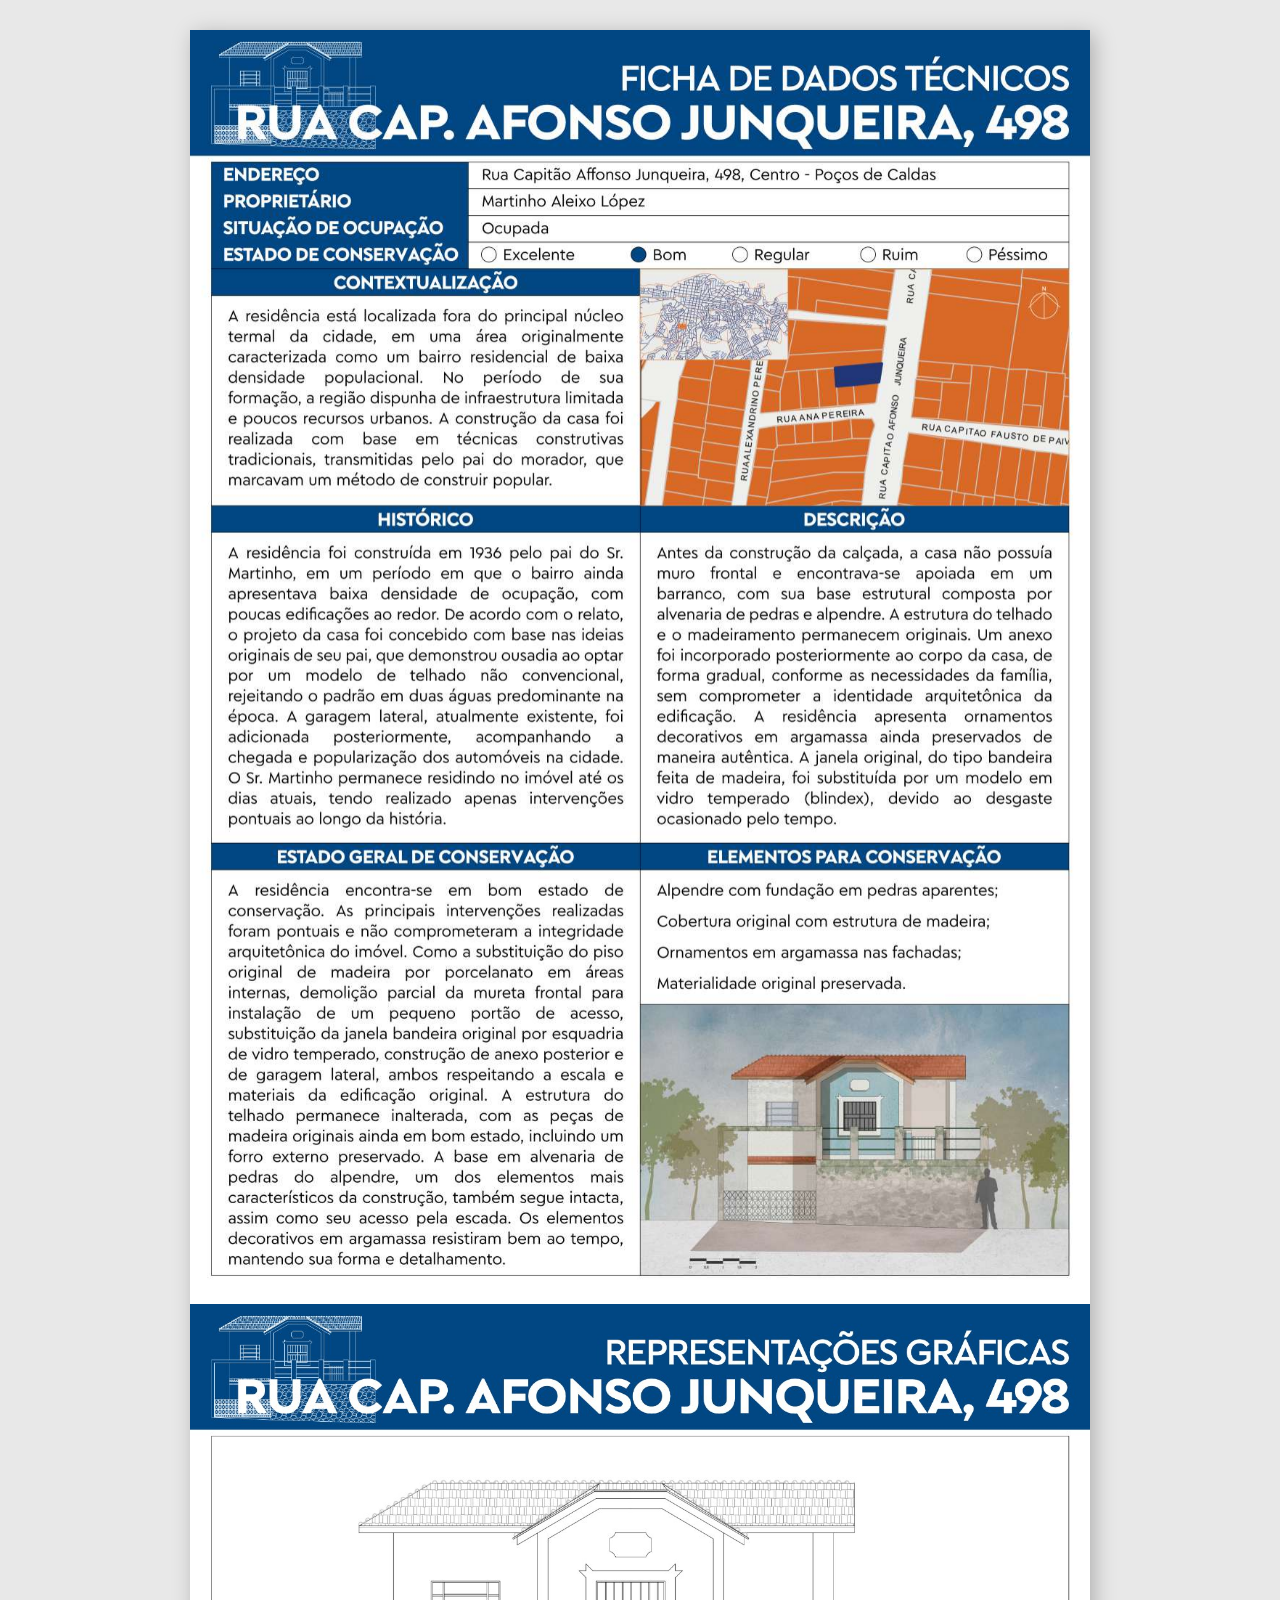
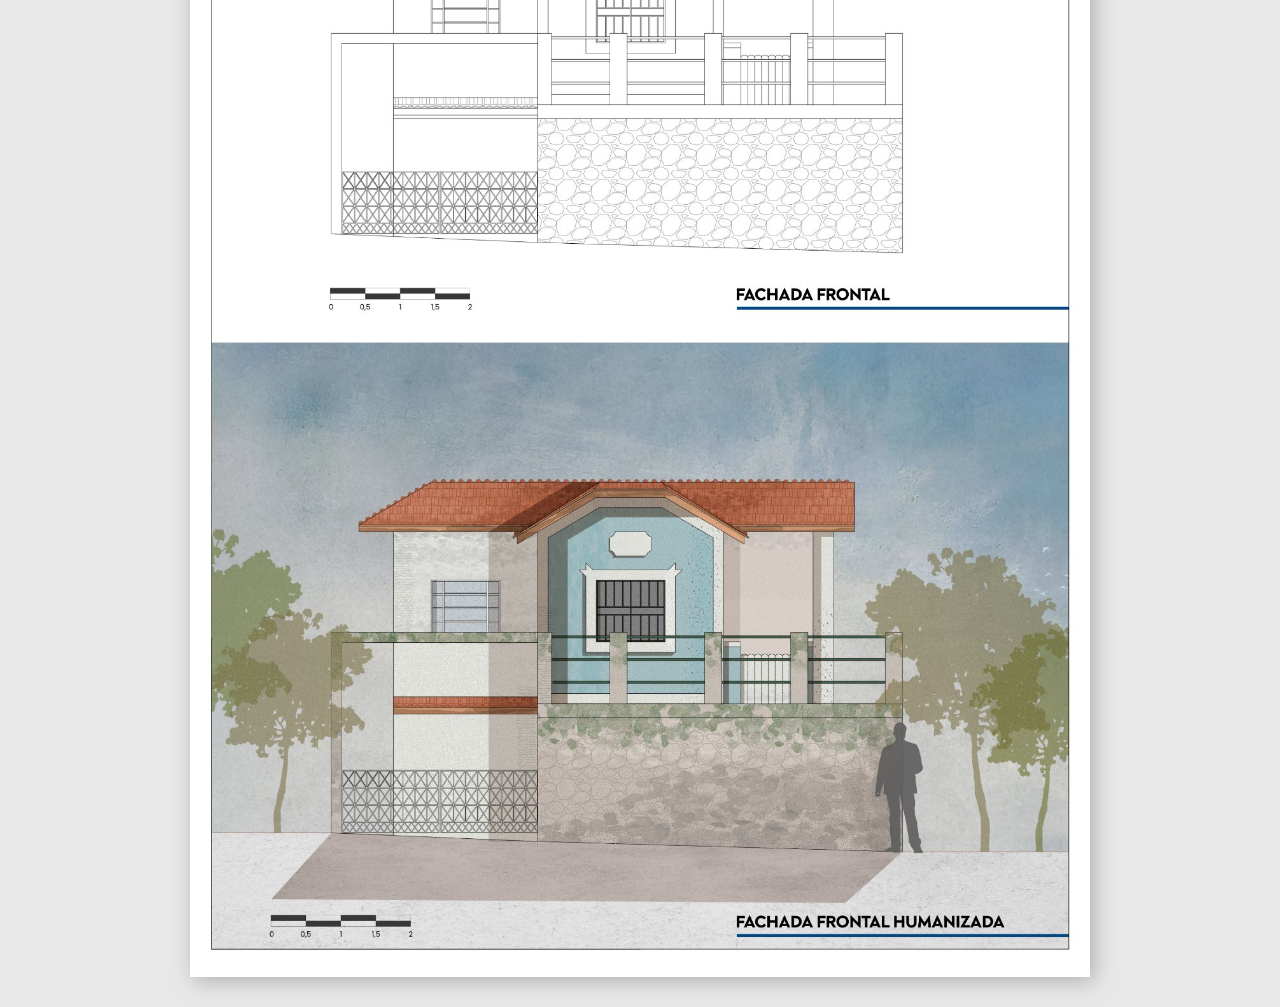
==== ficha_tecnica.html @ 909b690f "Add files via upload" ====
<!DOCTYPE html>
<html lang="pt-BR">
<head>
  <meta charset="UTF-8"/>
  <meta name="viewport" content="width=device-width, initial-scale=1.0"/>
  <title>Ficha de Dados Técnicos – Rua Cap. Afonso Junqueira, 498</title>
  <style>
    *, *::before, *::after { box-sizing: border-box; margin: 0; padding: 0; }
    body {
      background: #e8e8e8;
      display: flex;
      flex-direction: column;
      align-items: center;
      padding: 30px 16px;
      gap: 0;
    }
    .page {
      width: 100%;
      max-width: 900px;
      box-shadow: 4px 4px 20px rgba(0,0,0,.25);
      display: block;
      line-height: 0;
    }
    .page img {
      width: 100%;
      display: block;
    }
  </style>
</head>
<body>
  <div class="page">
    <img src="[data-uri]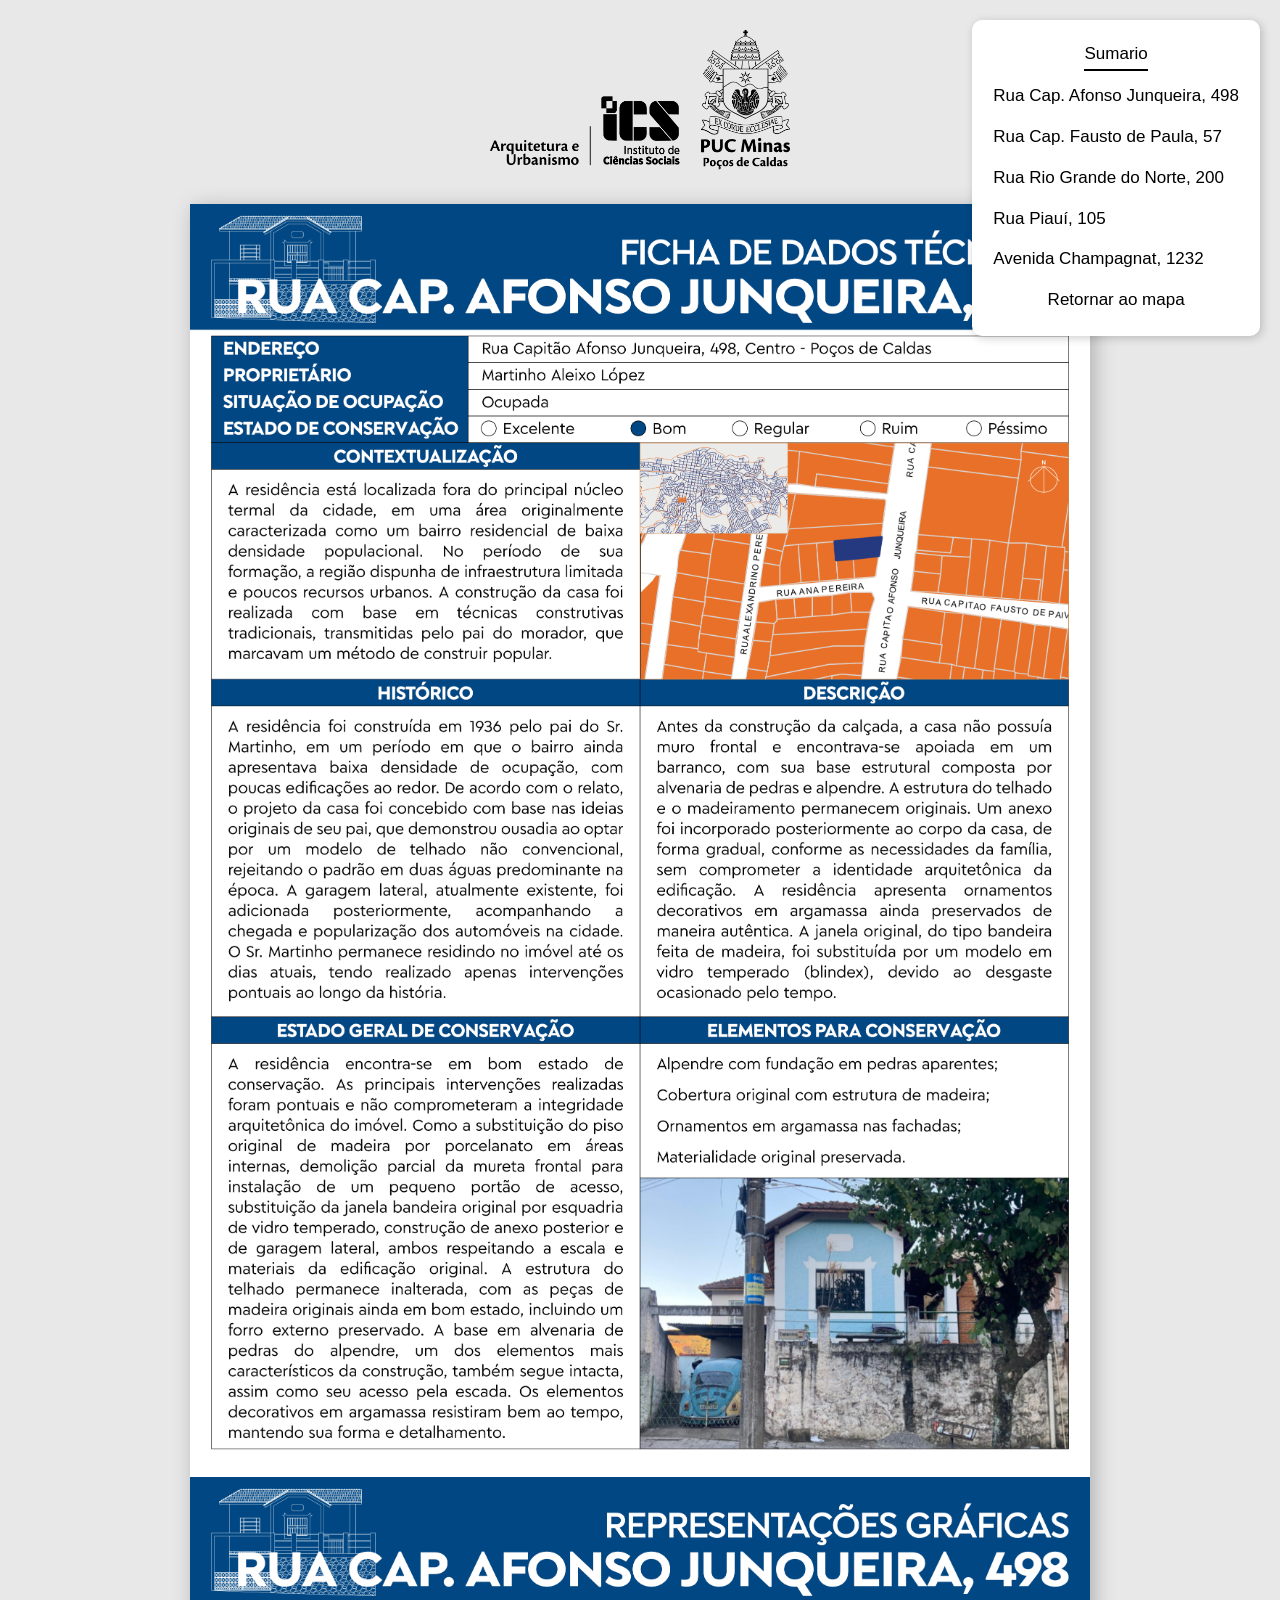
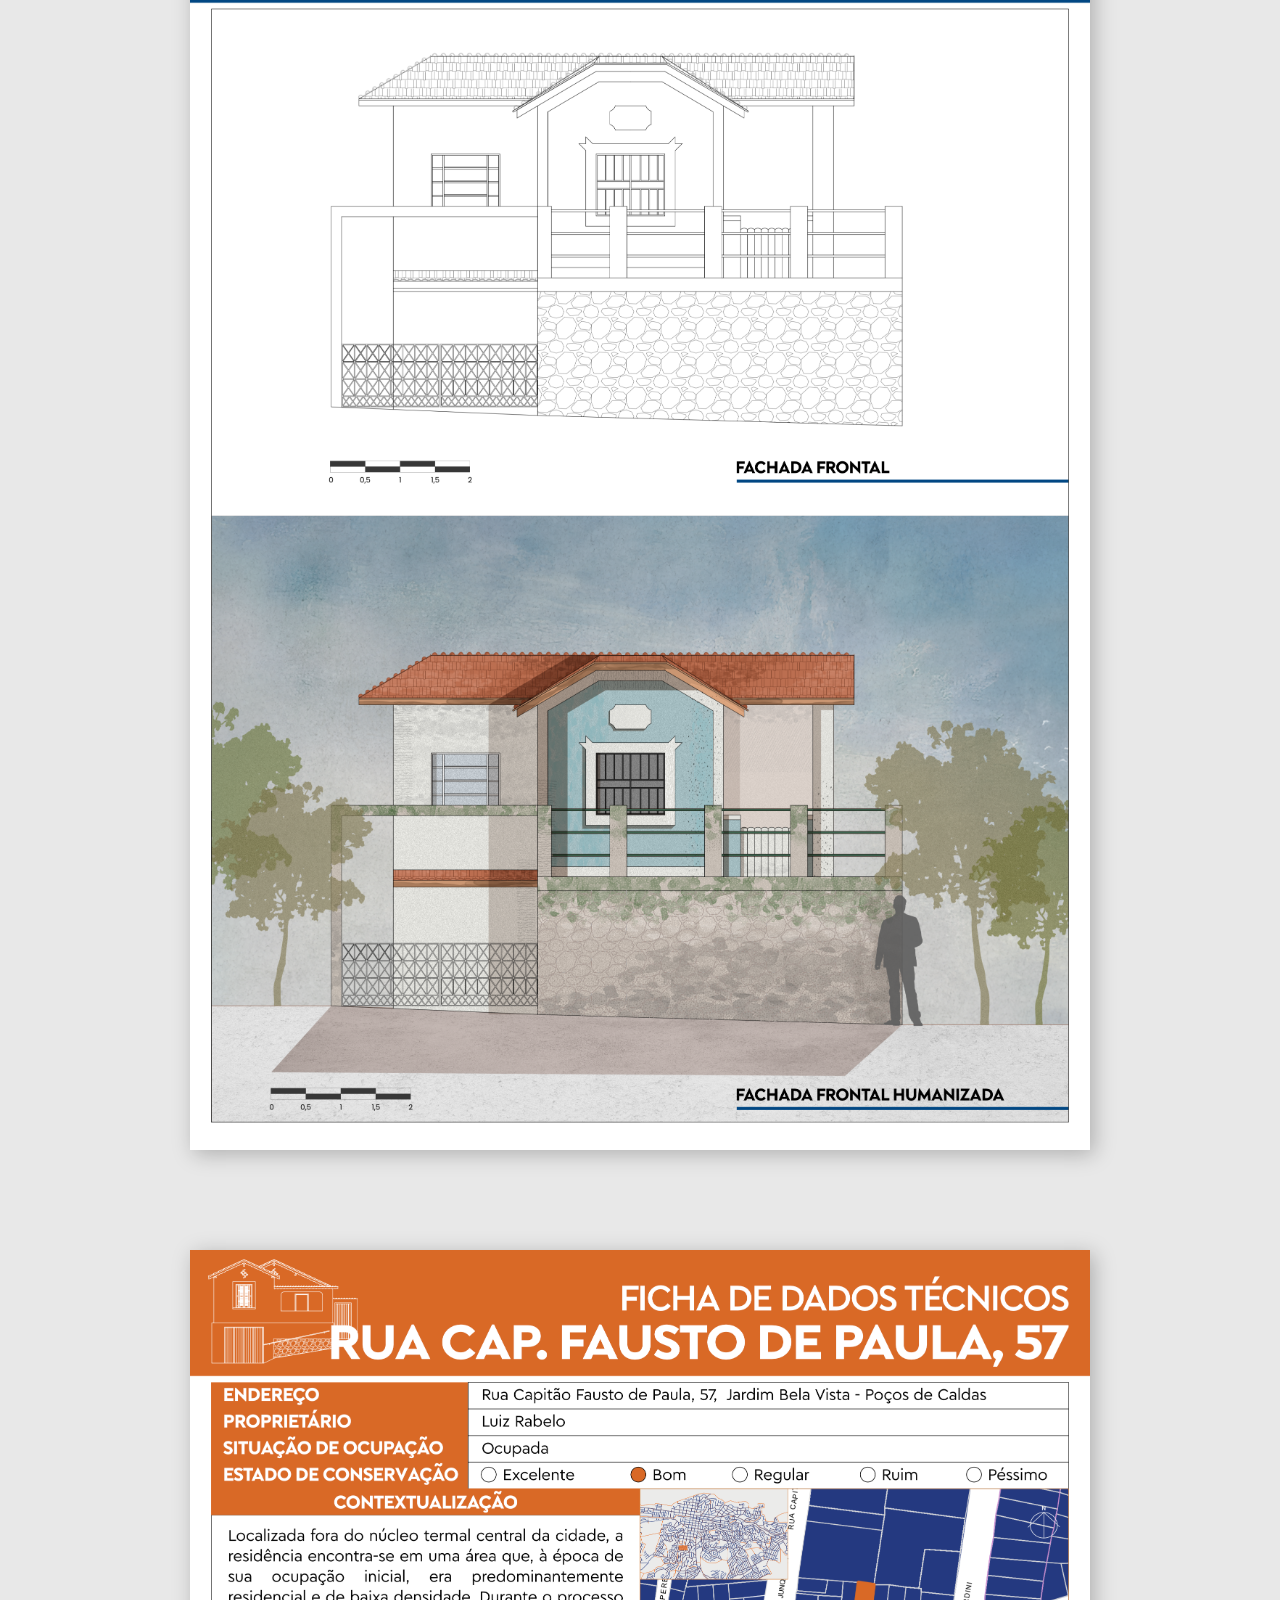
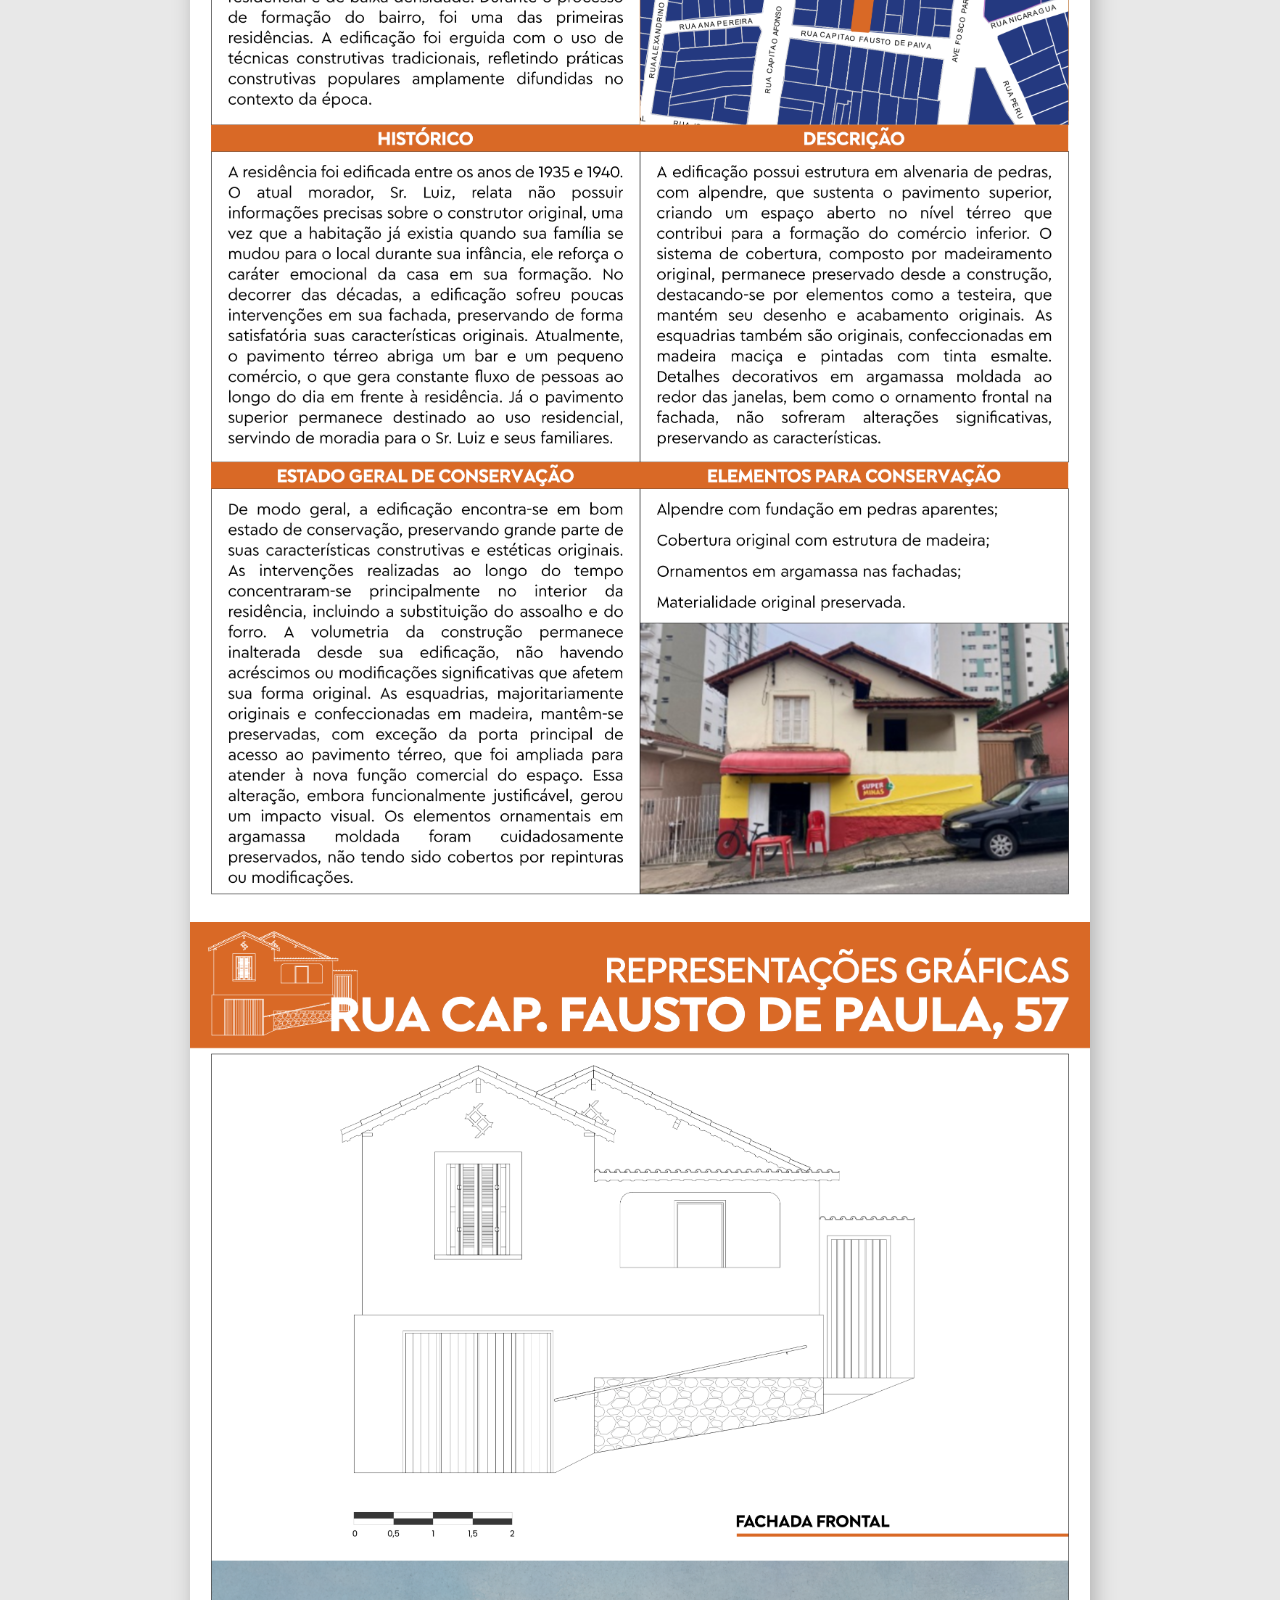
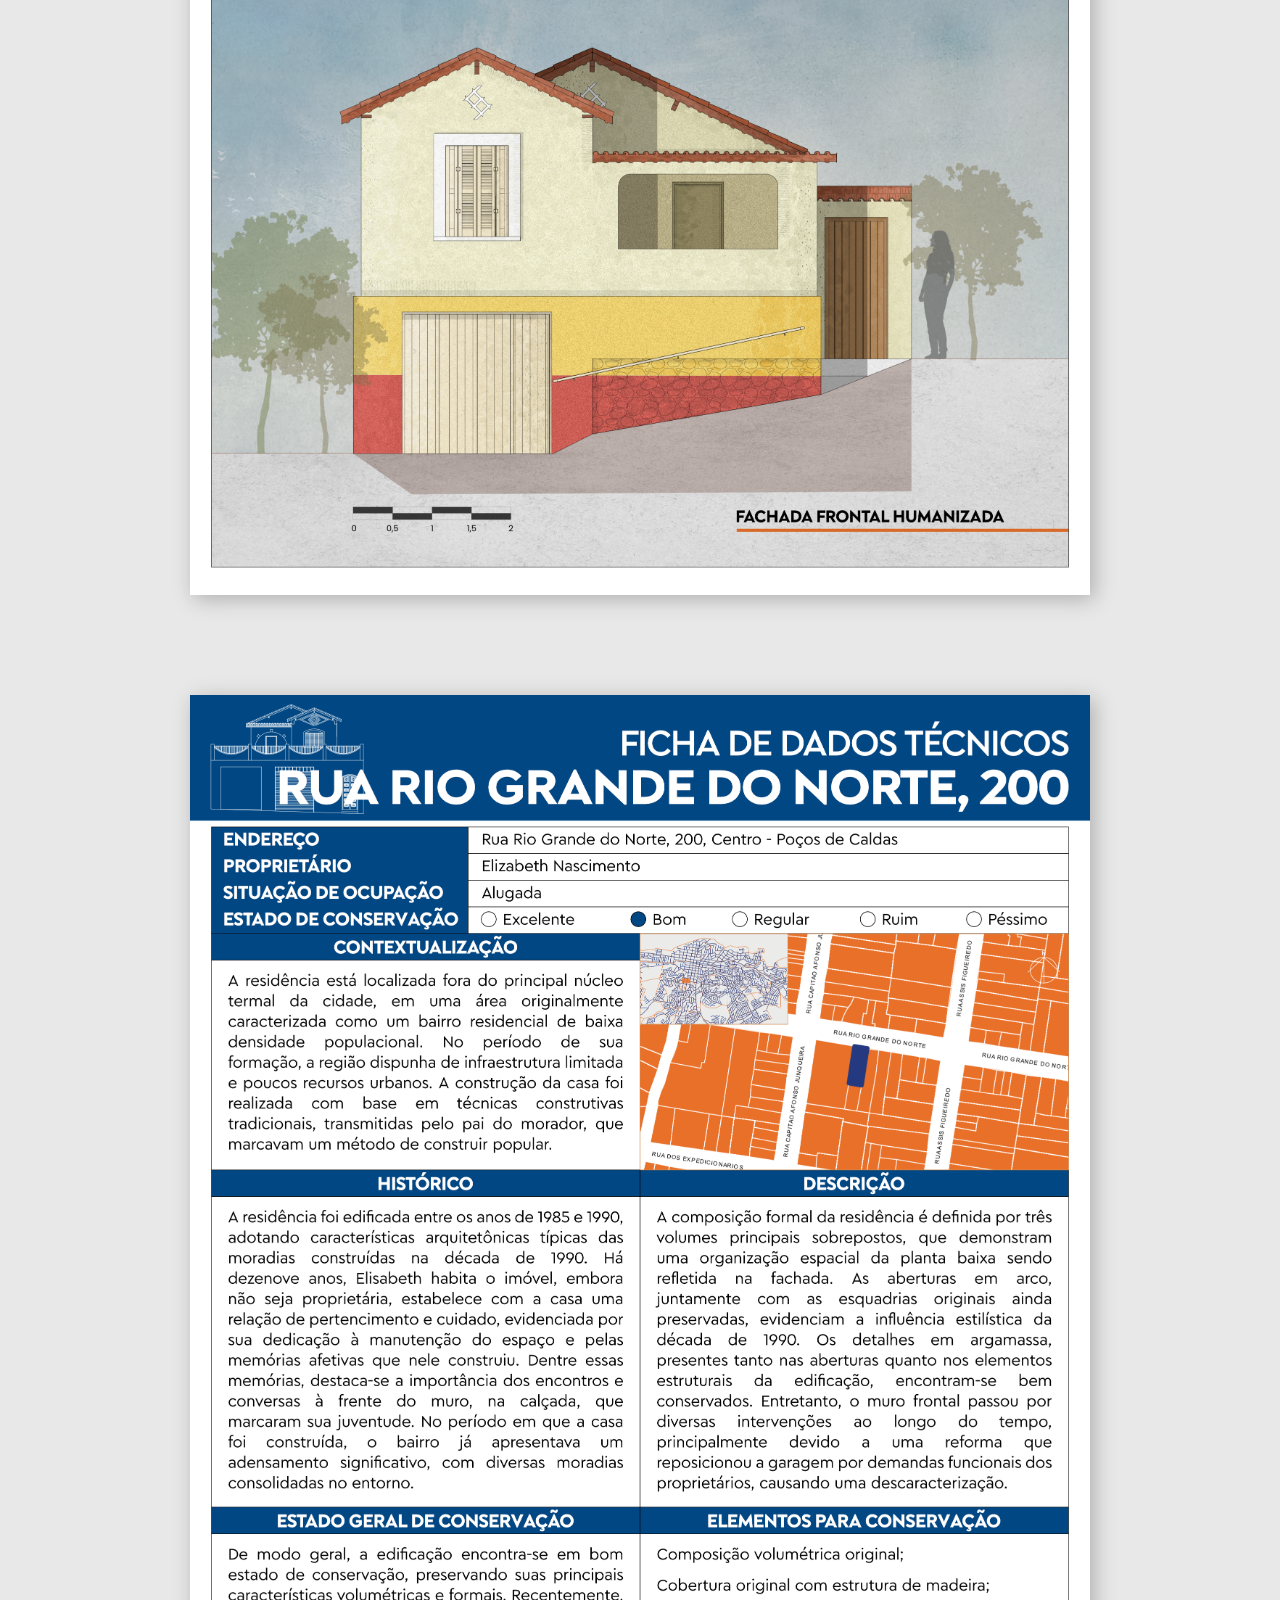
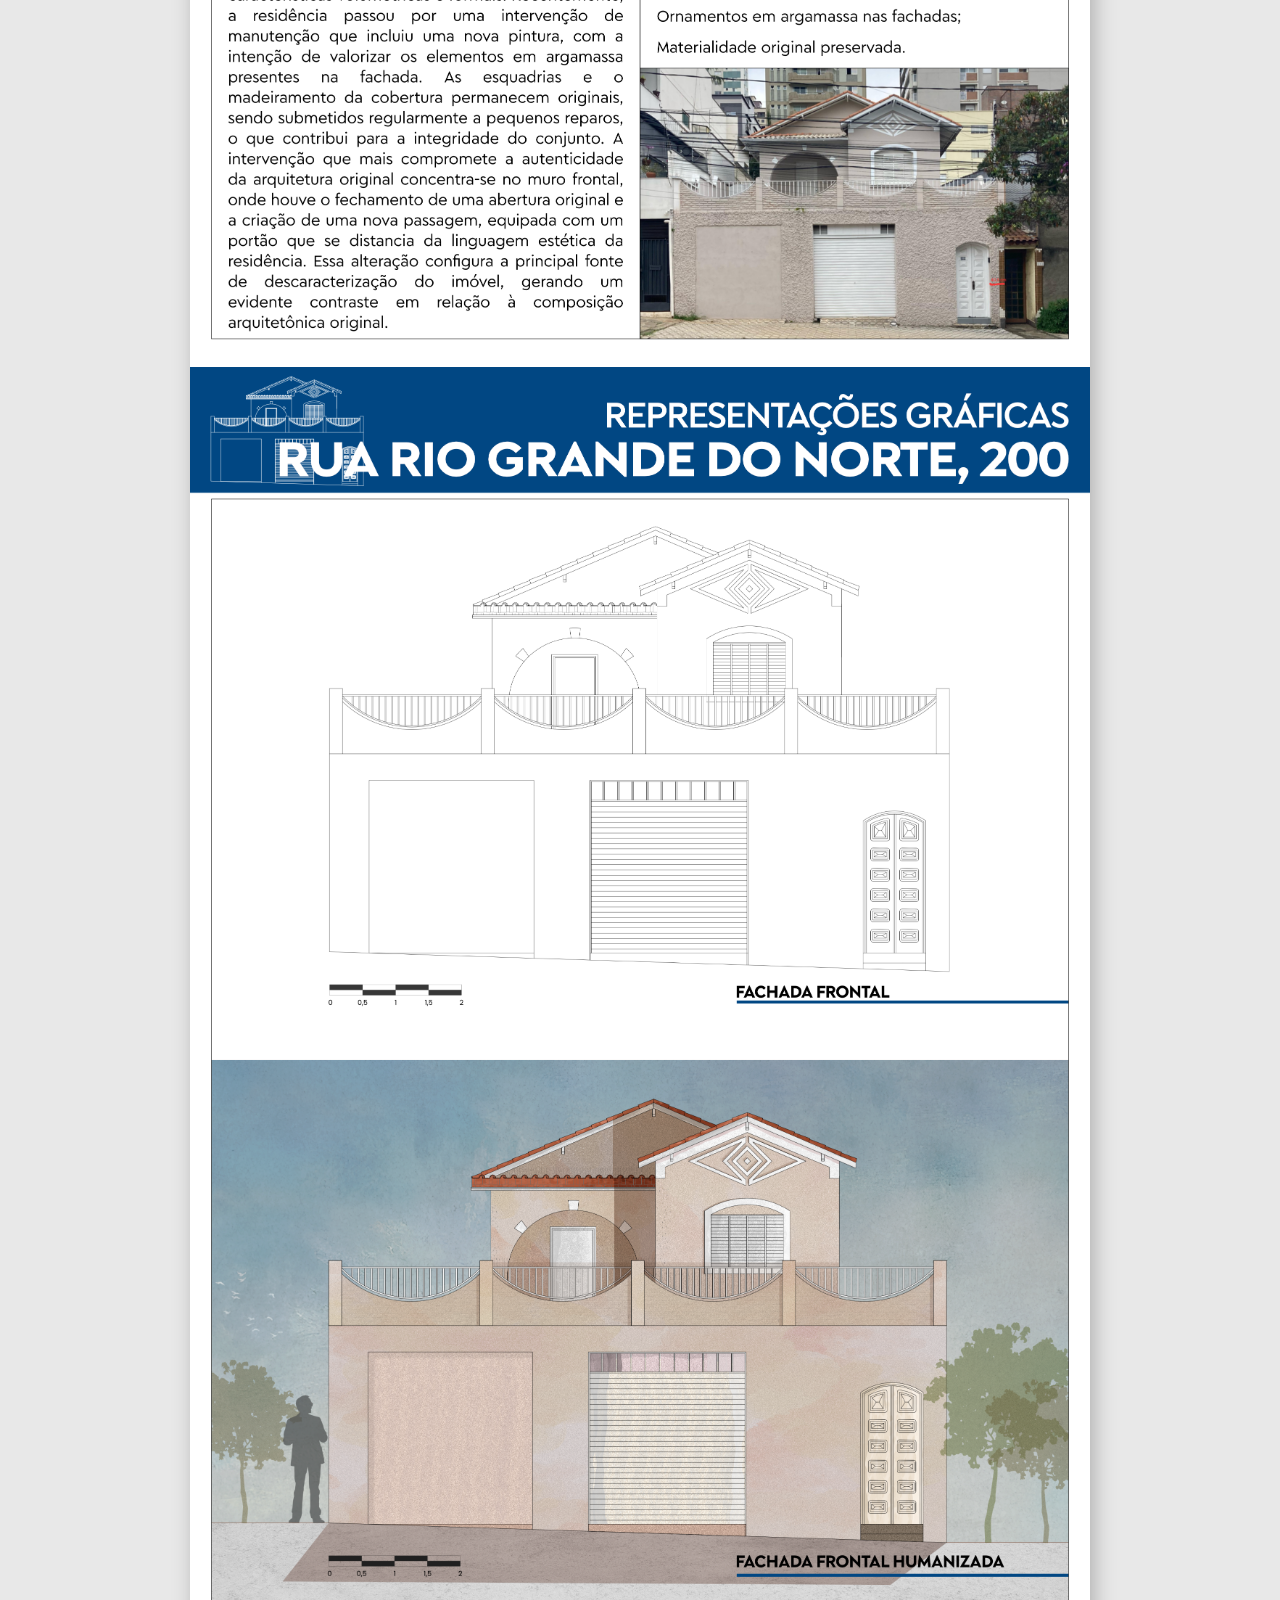
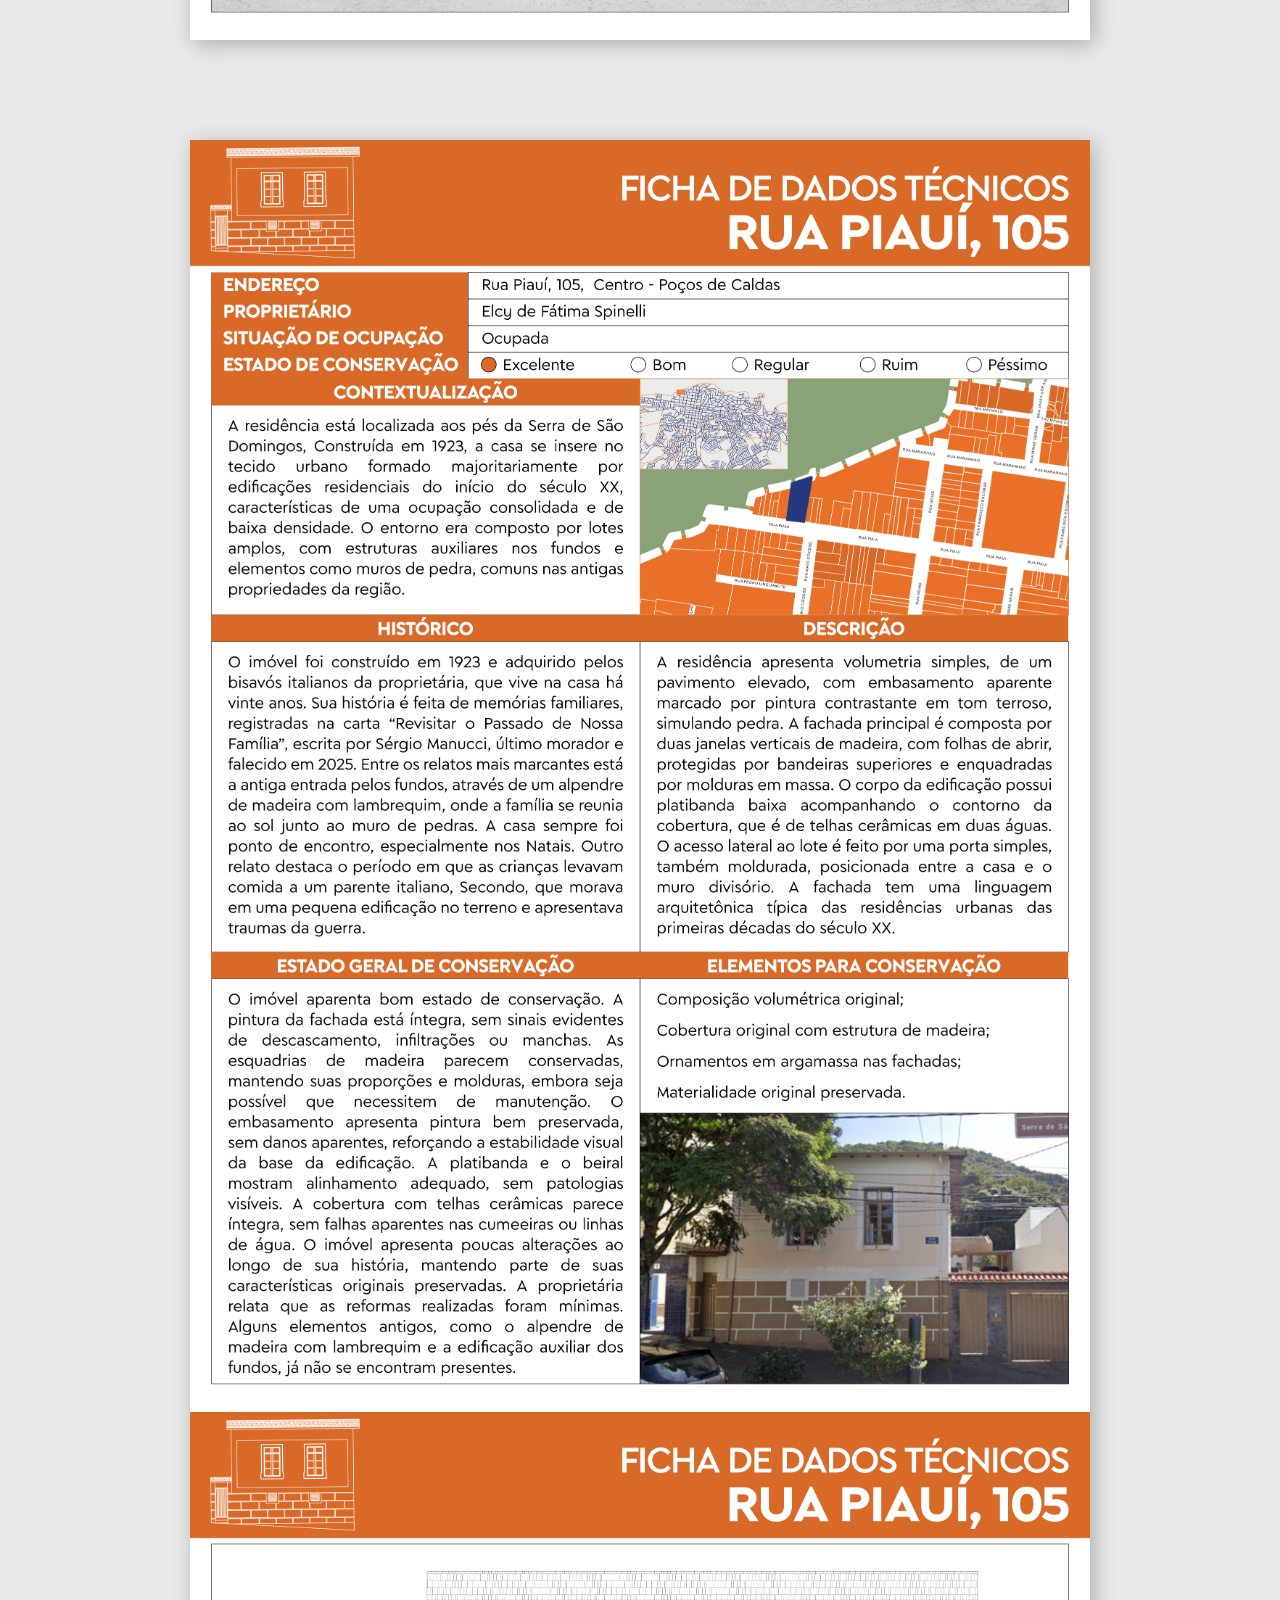
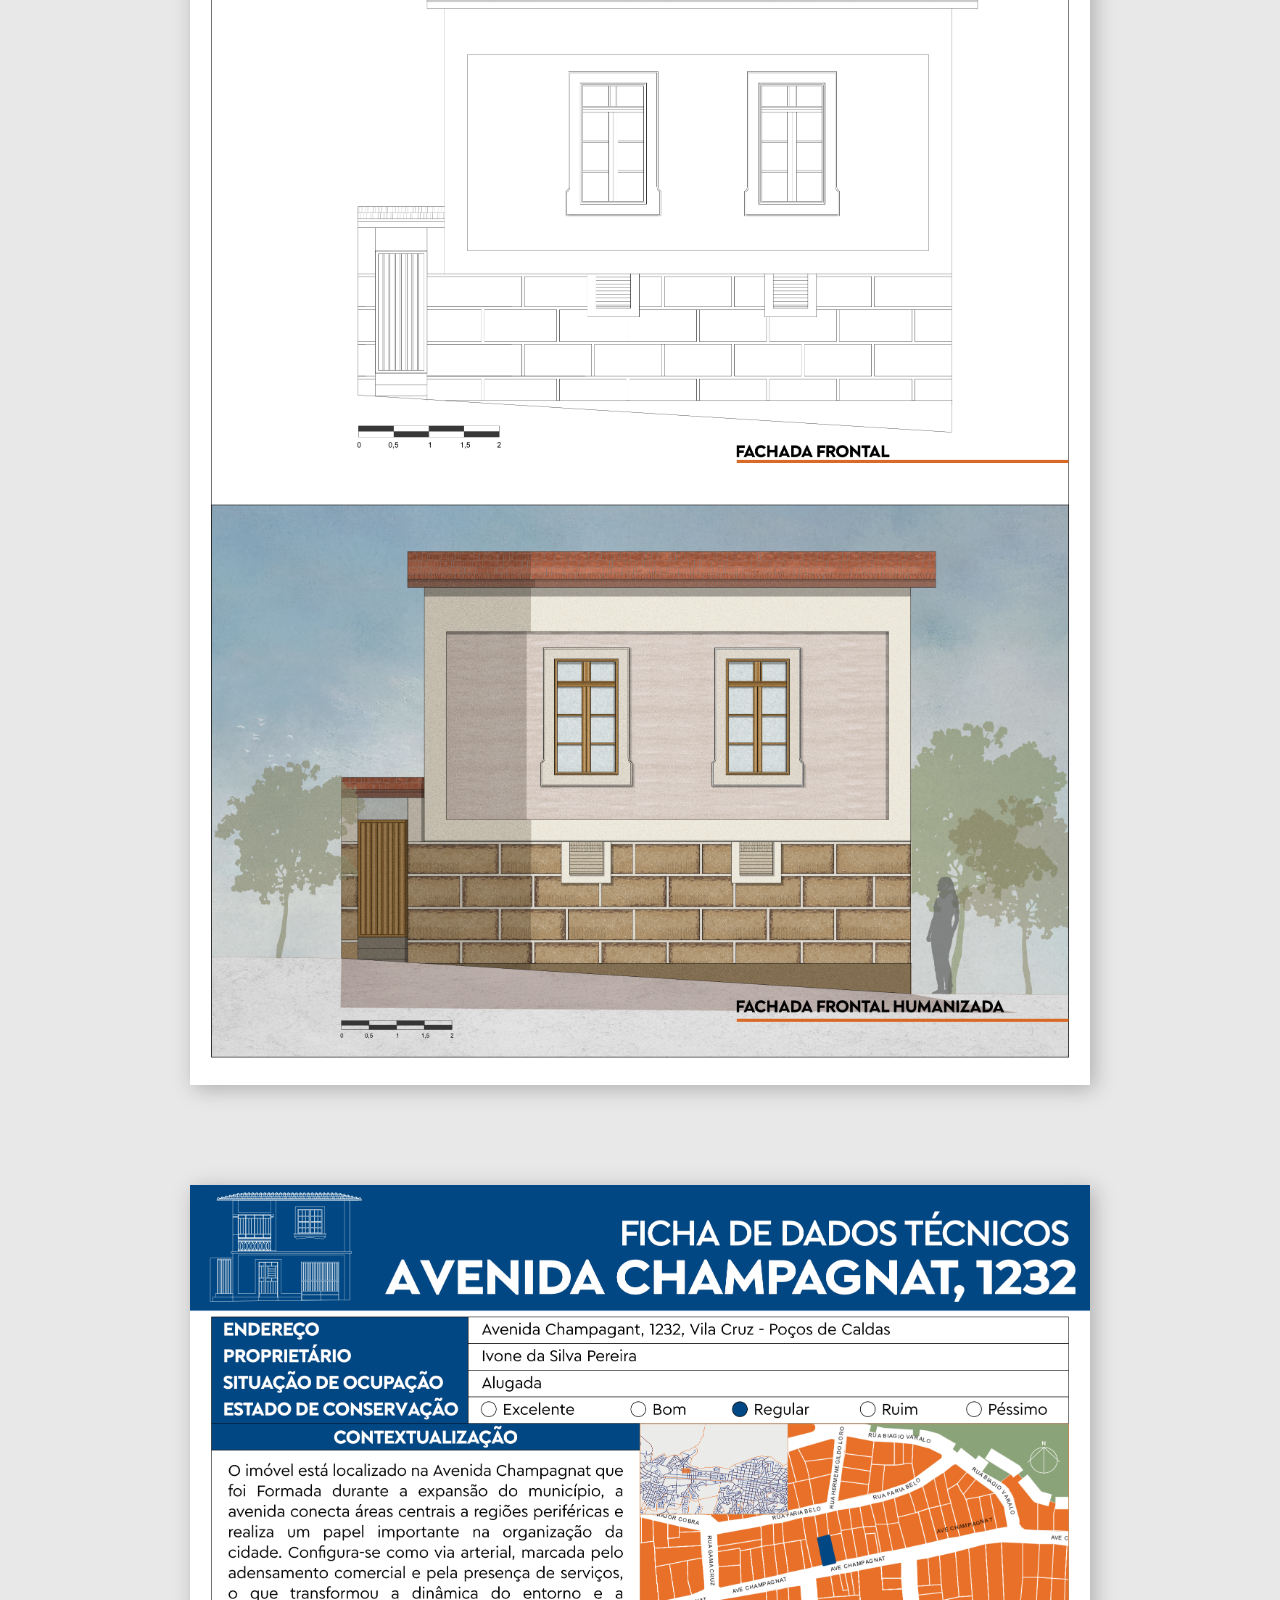
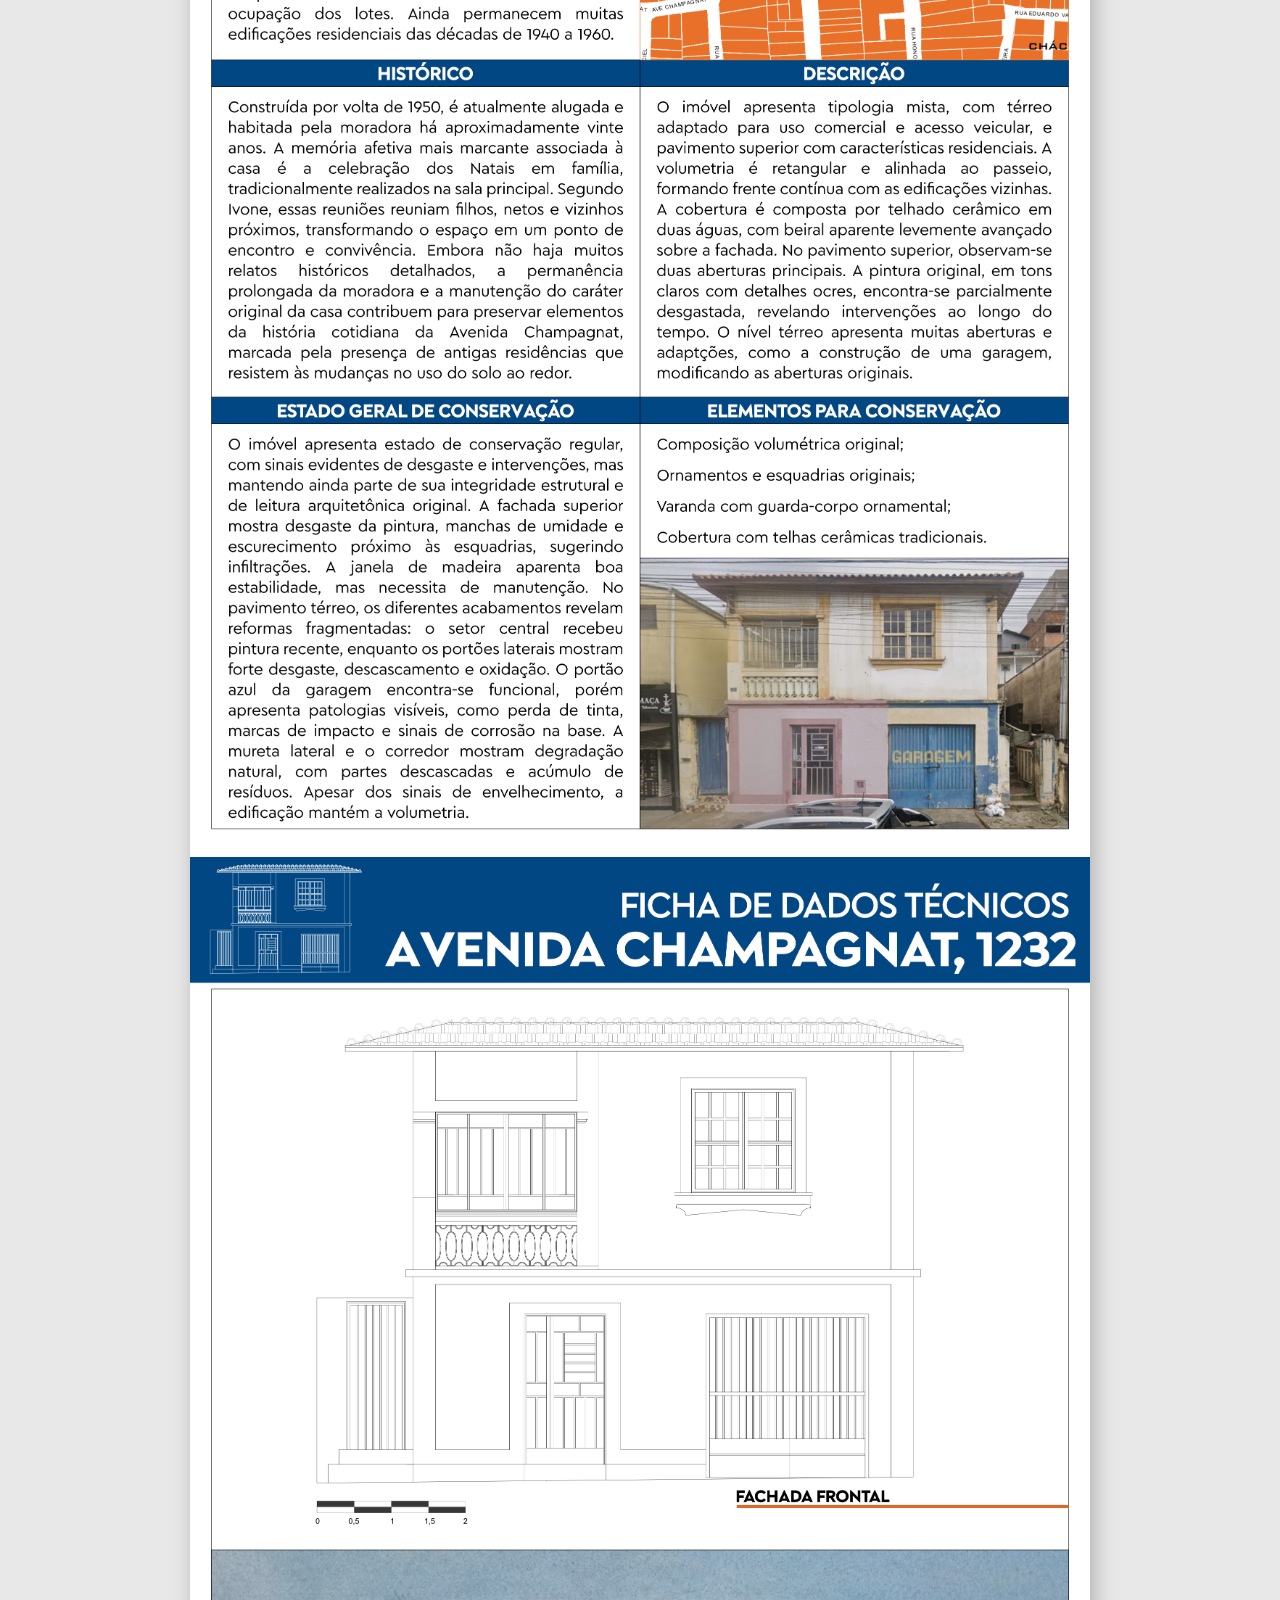
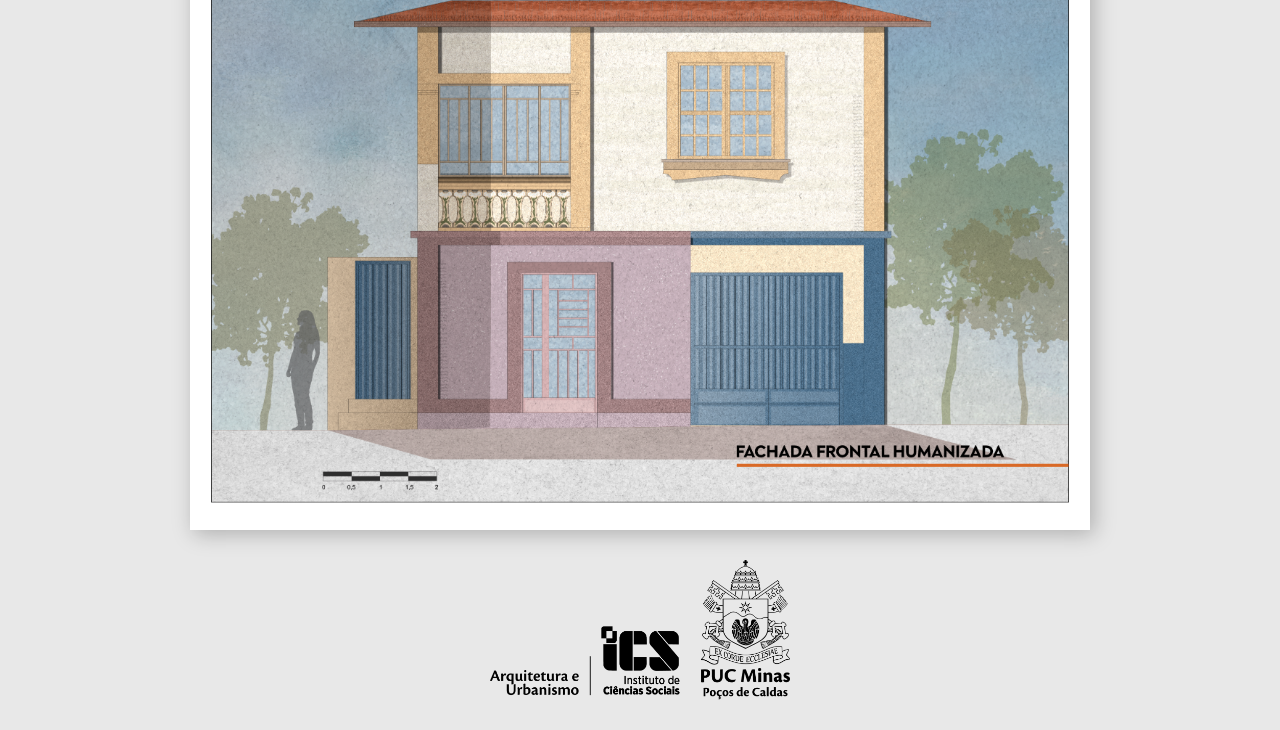
